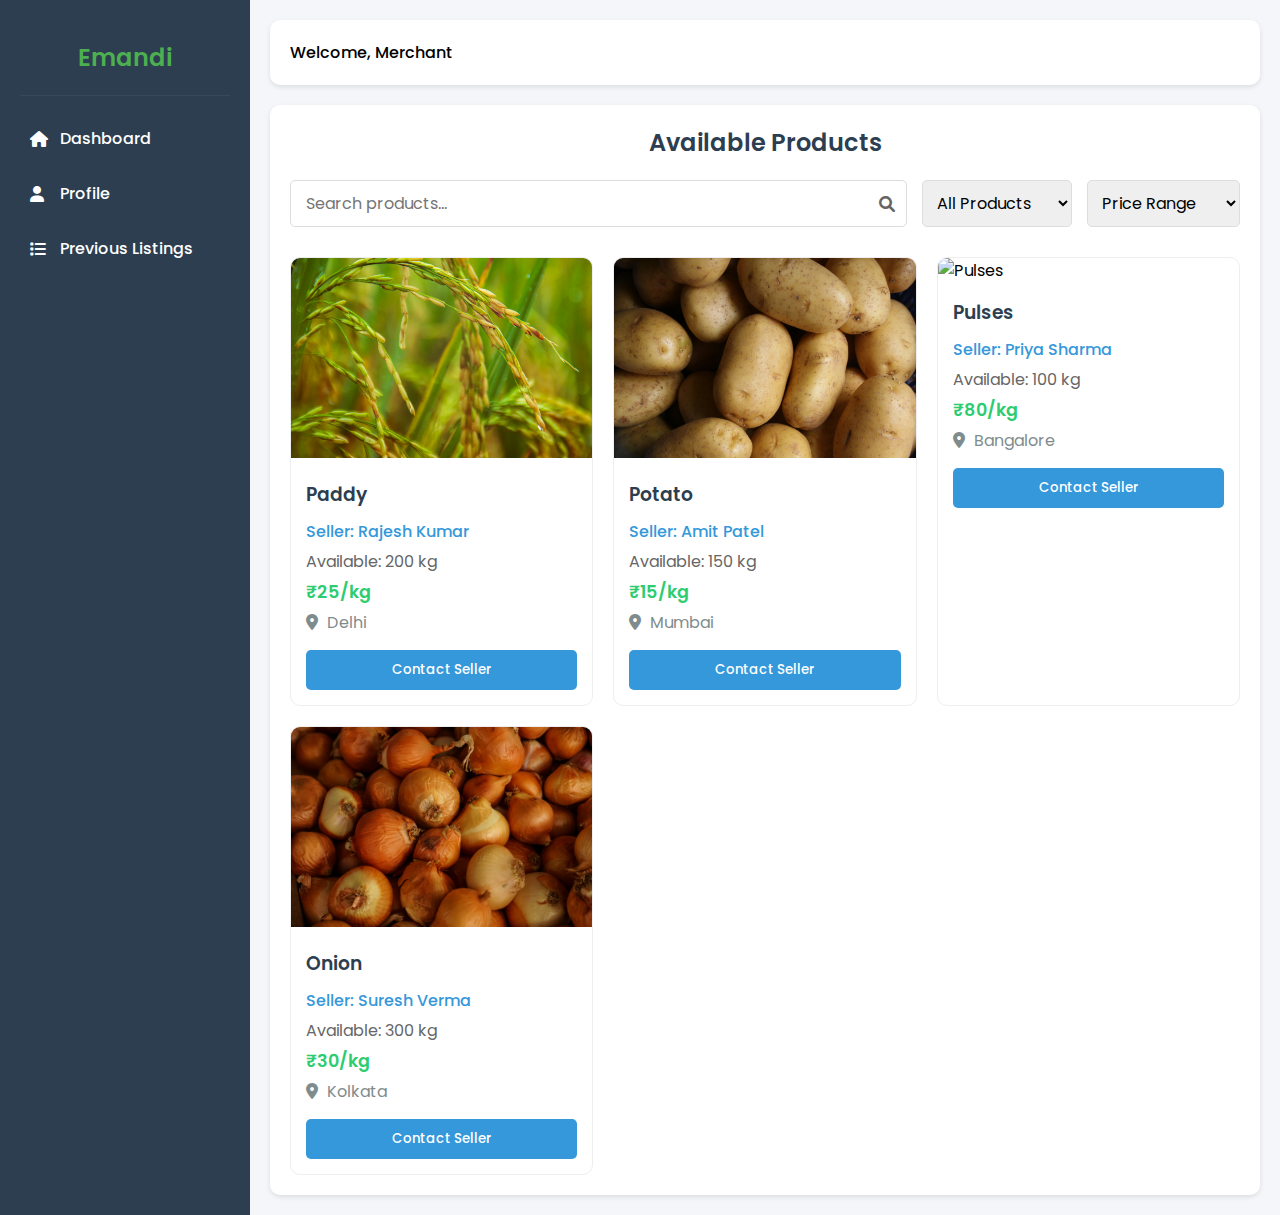
==== buy.html @ 9e30cf8b "Initial commit: E-Mandi Agricultural Marketplace" ====
<!DOCTYPE html>
<html lang="en">
<head>
    <meta charset="UTF-8">
    <meta name="viewport" content="width=device-width, initial-scale=1.0">
    <title>Buy Items - Emandi</title>
    <link rel="stylesheet" href="styles.css">
    <link rel="stylesheet" href="https://cdnjs.cloudflare.com/ajax/libs/font-awesome/6.0.0/css/all.min.css">
</head>
<body>
    <div class="container">
        <!-- Sidebar -->
        <nav class="sidebar" id="sidebar">
            <div class="sidebar-header">
                <h2>Emandi</h2>
            </div>
            <ul class="nav-links">
                <li><a href="index.html"><i class="fas fa-home"></i> Dashboard</a></li>
                <li><a href="profile.html"><i class="fas fa-user"></i> Profile</a></li>
                <li><a href="listings.html"><i class="fas fa-list"></i> Previous Listings</a></li>
            </ul>
        </nav>

        <!-- Main Content -->
        <main class="main-content">
            <header>
                <button id="menuBtn" class="menu-btn">
                    <i class="fas fa-bars"></i>
                </button>
                <div class="user-info">
                    <span>Welcome, Merchant</span>
                </div>
            </header>

            <div class="dashboard-content">
                <div class="buy-section">
                    <h2>Available Products</h2>
                    
                    <!-- Search and Filter Section -->
                    <div class="search-filter-section">
                        <div class="search-box">
                            <input type="text" id="searchInput" placeholder="Search products...">
                            <i class="fas fa-search"></i>
                        </div>
                        <div class="filter-box">
                            <select id="productFilter">
                                <option value="">All Products</option>
                                <option value="paddy">Paddy</option>
                                <option value="pulses">Pulses</option>
                                <option value="potato">Potato</option>
                                <option value="onion">Onion</option>
                            </select>
                            <select id="priceFilter">
                                <option value="">Price Range</option>
                                <option value="0-20">₹0 - ₹20/kg</option>
                                <option value="20-50">₹20 - ₹50/kg</option>
                                <option value="50-100">₹50 - ₹100/kg</option>
                                <option value="100+">₹100+/kg</option>
                            </select>
                        </div>
                    </div>

                    <!-- Products Grid -->
                    <div class="products-grid">
                        <!-- Product Card 1 -->
                        <div class="product-card">
                            <img src="Images/paddy.jpg" alt="Paddy">
                            <div class="product-info">
                                <h3>Paddy</h3>
                                <p class="seller">Seller: Rajesh Kumar</p>
                                <p class="quantity">Available: 200 kg</p>
                                <p class="price">₹25/kg</p>
                                <p class="location"><i class="fas fa-map-marker-alt"></i> Delhi</p>
                                <button class="buy-btn">Contact Seller</button>
                            </div>
                        </div>

                        <!-- Product Card 2 -->
                        <div class="product-card">
                            <img src="Images/potato.jpg" alt="Potato">
                            <div class="product-info">
                                <h3>Potato</h3>
                                <p class="seller">Seller: Amit Patel</p>
                                <p class="quantity">Available: 150 kg</p>
                                <p class="price">₹15/kg</p>
                                <p class="location"><i class="fas fa-map-marker-alt"></i> Mumbai</p>
                                <button class="buy-btn">Contact Seller</button>
                            </div>
                        </div>

                        <!-- Product Card 3 -->
                        <div class="product-card">
                            <img src="Images/pulses.jpg" alt="Pulses">
                            <div class="product-info">
                                <h3>Pulses</h3>
                                <p class="seller">Seller: Priya Sharma</p>
                                <p class="quantity">Available: 100 kg</p>
                                <p class="price">₹80/kg</p>
                                <p class="location"><i class="fas fa-map-marker-alt"></i> Bangalore</p>
                                <button class="buy-btn">Contact Seller</button>
                            </div>
                        </div>

                        <!-- Product Card 4 -->
                        <div class="product-card">
                            <img src="Images/onion.jpg" alt="Onion">
                            <div class="product-info">
                                <h3>Onion</h3>
                                <p class="seller">Seller: Suresh Verma</p>
                                <p class="quantity">Available: 300 kg</p>
                                <p class="price">₹30/kg</p>
                                <p class="location"><i class="fas fa-map-marker-alt"></i> Kolkata</p>
                                <button class="buy-btn">Contact Seller</button>
                            </div>
                        </div>
                    </div>
                </div>
            </div>
        </main>
    </div>
    <script src="script.js"></script>
</body>
</html>
---- styles.css ----
/* Import Poppins font from Google Fonts */
@import url('https://fonts.googleapis.com/css2?family=Poppins:wght@300;400;500;600;700&display=swap');

* {
    margin: 0;
    padding: 0;
    box-sizing: border-box;
    font-family: 'Poppins', sans-serif;
}

.container {
    display: flex;
    min-height: 100vh;
}

/* Sidebar Styles */
.sidebar {
    width: 250px;
    background-color: #2c3e50;
    color: white;
    padding: 20px;
    transition: all 0.3s ease;
}

.sidebar-header {
    padding: 20px 0;
    text-align: center;
    border-bottom: 1px solid #34495e;
}

.sidebar-header h2 {
    font-weight: 600;
    color: #4CAF50;
}

.nav-links {
    list-style: none;
    margin-top: 20px;
}

.nav-links li {
    margin: 10px 0;
}

.nav-links a {
    color: white;
    text-decoration: none;
    display: flex;
    align-items: center;
    padding: 10px;
    border-radius: 5px;
    transition: background-color 0.3s;
    font-weight: 500;
}

.nav-links a i {
    margin-right: 10px;
    width: 20px;
}

.nav-links a:hover, .nav-links a.active {
    background-color: #34495e;
}

/* Main Content Styles */
.main-content {
    flex: 1;
    background-color: #f5f6fa;
    padding: 20px;
}

header {
    display: flex;
    justify-content: space-between;
    align-items: center;
    padding: 20px;
    background-color: white;
    border-radius: 10px;
    box-shadow: 0 2px 5px rgba(0,0,0,0.1);
    margin-bottom: 20px;
}

header .user-info span {
    font-weight: 500;
}

.menu-btn {
    display: none;
    background: none;
    border: none;
    font-size: 24px;
    cursor: pointer;
    color: #2c3e50;
}

/* Dashboard Content */
.action-cards {
    display: grid;
    grid-template-columns: repeat(auto-fit, minmax(300px, 1fr));
    gap: 20px;
    margin-bottom: 30px;
}

.card {
    background-color: white;
    padding: 46px;
    border-radius: 10px;
    box-shadow: 0 2px 5px rgba(0,0,0,0.1);
    text-align: center;
    transition: transform 0.3s;
}

.card:hover {
    transform: translateY(-5px);
}

.card i {
    font-size: 48px;
    margin-bottom: 20px;
}

.card h3 {
    font-weight: 600;
}

.card p {
    font-weight: 400;
}

.sell-card i {
    color: #e74c3c;
}

.buy-card i {
    color: #2ecc71;
}

.action-btn {
    background-color: #3498db;
    color: white;
    border: none;
    padding: 3px 9px;
    border-radius: 5px;
    cursor: pointer;
    margin-top: 60px;
    transition: background-color 0.3s;
    font-weight: 500;
}

.action-btn:hover {
    background-color: #2980b9;
}

/* Profile Section */
.profile-section, .listings-section {
    background-color: white;
    padding: 20px;
    border-radius: 10px;
    box-shadow: 0 2px 5px rgba(0,0,0,0.1);
}

.profile-section h2 {
    font-weight: 600;
}

.profile-info {
    margin-top: 20px;
}

.profile-field {
    margin: 15px 0;
}

.profile-field label {
    display: block;
    margin-bottom: 5px;
    color: #2c3e50;
    font-weight: 500;
}

.profile-field input {
    width: 100%;
    padding: 8px;
    border: 1px solid #ddd;
    border-radius: 5px;
}

/* Listings Section */
.listings-grid {
    display: grid;
    grid-template-columns: repeat(auto-fit, minmax(250px, 1fr));
    gap: 20px;
    margin-top: 20px;
}

.listing-item {
    background-color: white;
    padding: 20px;
    border-radius: 10px;
    box-shadow: 0 2px 5px rgba(0,0,0,0.1);
    text-align: center;
    transition: transform 0.3s;
}

.listing-item:hover {
    transform: translateY(-5px);
}

.listing-item img {
    width: 100%;
    height: 150px;
    object-fit: cover;
    border-radius: 5px;
    margin-bottom: 15px;
}

.listing-item h4 {
    color: #2c3e50;
    margin-bottom: 10px;
    font-weight: 600;
}

.listing-item p {
    margin: 5px 0;
    color: #666;
    font-weight: 400;
}

.status-active,
.status-sold {
    display: inline-block;
    padding: 3px 8px;
    border-radius: 12px;
    font-size: 0.9em;
    font-weight: 500;
}

.status-active {
    background-color: #e8f5e9;
    color: #2e7d32;
}

.status-sold {
    background-color: #fce4ec;
    color: #c2185b;
}

/* Responsive Design */
@media (max-width: 768px) {
    .sidebar {
        position: fixed;
        left: -250px;
        height: 100vh;
        z-index: 1000;
    }

    .sidebar.active {
        left: 0;
    }

    .menu-btn {
        display: block;
    }

    .main-content {
        margin-left: 0;
    }
}

/* Sell Form Section */
.sell-form-section {
    background-color: white;
    padding: 20px;
    border-radius: 10px;
    box-shadow: 0 2px 5px rgba(0,0,0,0.1);
    margin-top: 20px;
}

.form-container {
    max-width: 600px;
    margin: 0 auto;
}

.form-container h2 {
    color: #2c3e50;
    margin-bottom: 20px;
    text-align: center;
    font-weight: 600;
}

.form-group {
    margin-bottom: 20px;
}

.form-group label {
    display: block;
    margin-bottom: 8px;
    color: #2c3e50;
    font-weight: 500;
}

.form-group input,
.form-group select {
    width: 100%;
    padding: 10px;
    border: 1px solid #ddd;
    border-radius: 5px;
    font-size: 16px;
}

.form-group input:focus,
.form-group select:focus {
    outline: none;
    border-color: #3498db;
    box-shadow: 0 0 5px rgba(52, 152, 219, 0.3);
}

.form-buttons {
    display: flex;
    gap: 10px;
    justify-content: center;
    margin-top: 30px;
}

.submit-btn,
.cancel-btn {
    padding: 10px 20px;
    border: none;
    border-radius: 5px;
    cursor: pointer;
    font-size: 16px;
    transition: background-color 0.3s;
    font-weight: 500;
}

.submit-btn {
    background-color: #2ecc71;
    color: white;
}

.submit-btn:hover {
    background-color: #27ae60;
}

.cancel-btn {
    background-color: #e74c3c;
    color: white;
}

.cancel-btn:hover {
    background-color: #c0392b;
}

/* Buy Section Styles */
.buy-section {
    background-color: white;
    padding: 20px;
    border-radius: 10px;
    box-shadow: 0 2px 5px rgba(0,0,0,0.1);
}

.buy-section h2 {
    color: #2c3e50;
    margin-bottom: 20px;
    text-align: center;
    font-weight: 600;
}

/* Search and Filter Section */
.search-filter-section {
    display: flex;
    flex-wrap: wrap;
    gap: 15px;
    margin-bottom: 30px;
}

.search-box {
    flex: 1;
    min-width: 200px;
    position: relative;
}

.search-box input {
    width: 100%;
    padding: 10px 35px 10px 15px;
    border: 1px solid #ddd;
    border-radius: 5px;
    font-size: 16px;
}

.search-box i {
    position: absolute;
    right: 12px;
    top: 50%;
    transform: translateY(-50%);
    color: #666;
}

.filter-box {
    display: flex;
    gap: 15px;
}

.filter-box select {
    padding: 10px;
    border: 1px solid #ddd;
    border-radius: 5px;
    font-size: 16px;
    min-width: 150px;
}

/* Products Grid */
.products-grid {
    display: grid;
    grid-template-columns: repeat(auto-fill, minmax(280px, 1fr));
    gap: 20px;
}

.product-card {
    background-color: white;
    border: 1px solid #eee;
    border-radius: 10px;
    overflow: hidden;
    transition: transform 0.3s, box-shadow 0.3s;
}

.product-card:hover {
    transform: translateY(-5px);
    box-shadow: 0 5px 15px rgba(0,0,0,0.1);
}

.product-card img {
    width: 100%;
    height: 200px;
    object-fit: cover;
}

.product-info {
    padding: 15px;
}

.product-info h3 {
    color: #2c3e50;
    margin-bottom: 10px;
    font-weight: 600;
}

.product-info p {
    margin: 5px 0;
    color: #666;
    font-weight: 400;
}

.product-info .seller {
    color: #3498db;
    font-weight: 500;
}

.product-info .price {
    color: #2ecc71;
    font-weight: 600;
    font-size: 1.1em;
}

.product-info .location {
    color: #7f8c8d;
}

.product-info .location i {
    margin-right: 5px;
}

.buy-btn {
    width: 100%;
    padding: 10px;
    background-color: #3498db;
    color: white;
    border: none;
    border-radius: 5px;
    cursor: pointer;
    margin-top: 10px;
    transition: background-color 0.3s;
    font-weight: 500;
}

.buy-btn:hover {
    background-color: #2980b9;
}

/* Responsive adjustments for buy section */
@media (max-width: 768px) {
    .search-filter-section {
        flex-direction: column;
    }

    .filter-box {
        flex-direction: column;
    }

    .filter-box select {
        width: 100%;
    }

    .products-grid {
        grid-template-columns: 1fr;
    }
}
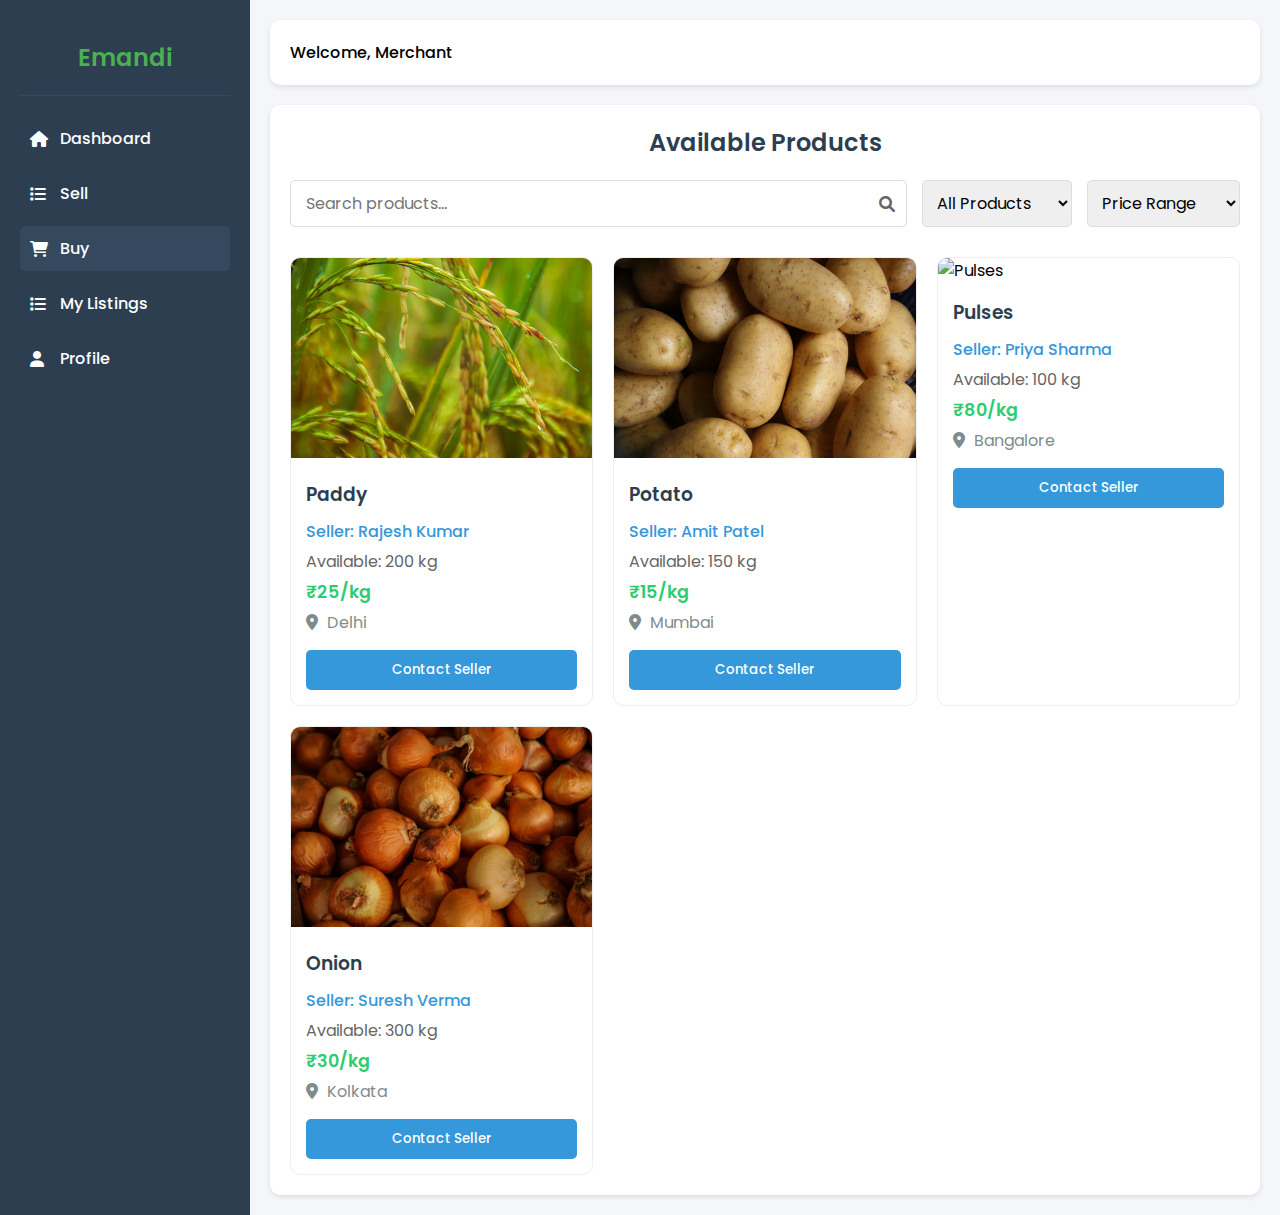
==== commit 30921b90: "Rename index.html to dashboard.html and login.html to index.html, update all references" ====
--- a/buy.html
+++ b/buy.html
@@ -15,9 +15,11 @@
                 <h2>Emandi</h2>
             </div>
             <ul class="nav-links">
-                <li><a href="index.html"><i class="fas fa-home"></i> Dashboard</a></li>
+                <li><a href="dashboard.html"><i class="fas fa-home"></i> Dashboard</a></li>
+                <li><a href="sell.html"><i class="fas fa-list"></i> Sell</a></li>
+                <li><a href="buy.html" class="active"><i class="fas fa-shopping-cart"></i> Buy</a></li>
+                <li><a href="listings.html"><i class="fas fa-list"></i> My Listings</a></li>
                 <li><a href="profile.html"><i class="fas fa-user"></i> Profile</a></li>
-                <li><a href="listings.html"><i class="fas fa-list"></i> Previous Listings</a></li>
             </ul>
         </nav>
 
--- a/styles.css
+++ b/styles.css
@@ -504,4 +504,134 @@
     .products-grid {
         grid-template-columns: 1fr;
     }
+}
+
+/* Message Styles */
+.message {
+    position: fixed;
+    top: 20px;
+    right: 20px;
+    padding: 15px 25px;
+    border-radius: 5px;
+    color: white;
+    font-weight: 500;
+    display: flex;
+    align-items: center;
+    gap: 10px;
+    z-index: 1000;
+    animation: slideIn 0.5s ease-out;
+}
+
+.error-message {
+    background-color: #e74c3c;
+}
+
+.success-message {
+    background-color: #2ecc71;
+}
+
+.message i {
+    font-size: 1.2em;
+}
+
+/* Animation Classes */
+.fade-in {
+    animation: fadeIn 0.5s ease-out;
+}
+
+.fade-out {
+    animation: fadeOut 0.5s ease-out;
+}
+
+/* Profile Actions */
+.profile-actions {
+    margin-top: 30px;
+    display: flex;
+    justify-content: center;
+}
+
+.edit-profile-btn {
+    background-color: #e74c3c;
+    color: white;
+    border: none;
+    padding: 10px 20px;
+    border-radius: 5px;
+    cursor: pointer;
+    display: flex;
+    align-items: center;
+    gap: 8px;
+    font-weight: 500;
+    transition: background-color 0.3s;
+}
+
+.edit-profile-btn:hover {
+    background-color: #c0392b;
+}
+
+/* Profile Field Icons */
+.profile-field label i {
+    margin-right: 8px;
+    color: #3498db;
+}
+
+/* Animations */
+@keyframes slideIn {
+    from {
+        transform: translateX(100%);
+        opacity: 0;
+    }
+    to {
+        transform: translateX(0);
+        opacity: 1;
+    }
+}
+
+@keyframes fadeIn {
+    from {
+        opacity: 0;
+        transform: translateY(10px);
+    }
+    to {
+        opacity: 1;
+        transform: translateY(0);
+    }
+}
+
+@keyframes fadeOut {
+    from {
+        opacity: 1;
+        transform: translateY(0);
+    }
+    to {
+        opacity: 0;
+        transform: translateY(10px);
+    }
+}
+
+/* Form Messages */
+.error-message, .success-message {
+    background-color: #fff;
+    border-radius: 5px;
+    padding: 15px;
+    margin-bottom: 20px;
+    box-shadow: 0 2px 5px rgba(0,0,0,0.1);
+    display: flex;
+    align-items: center;
+    gap: 10px;
+}
+
+.error-message {
+    border-left: 4px solid #e74c3c;
+    color: #e74c3c;
+}
+
+.success-message {
+    border-left: 4px solid #2ecc71;
+    color: #2ecc71;
+}
+
+/* Button Loading State */
+.login-btn:disabled {
+    opacity: 0.7;
+    cursor: not-allowed;
 } 